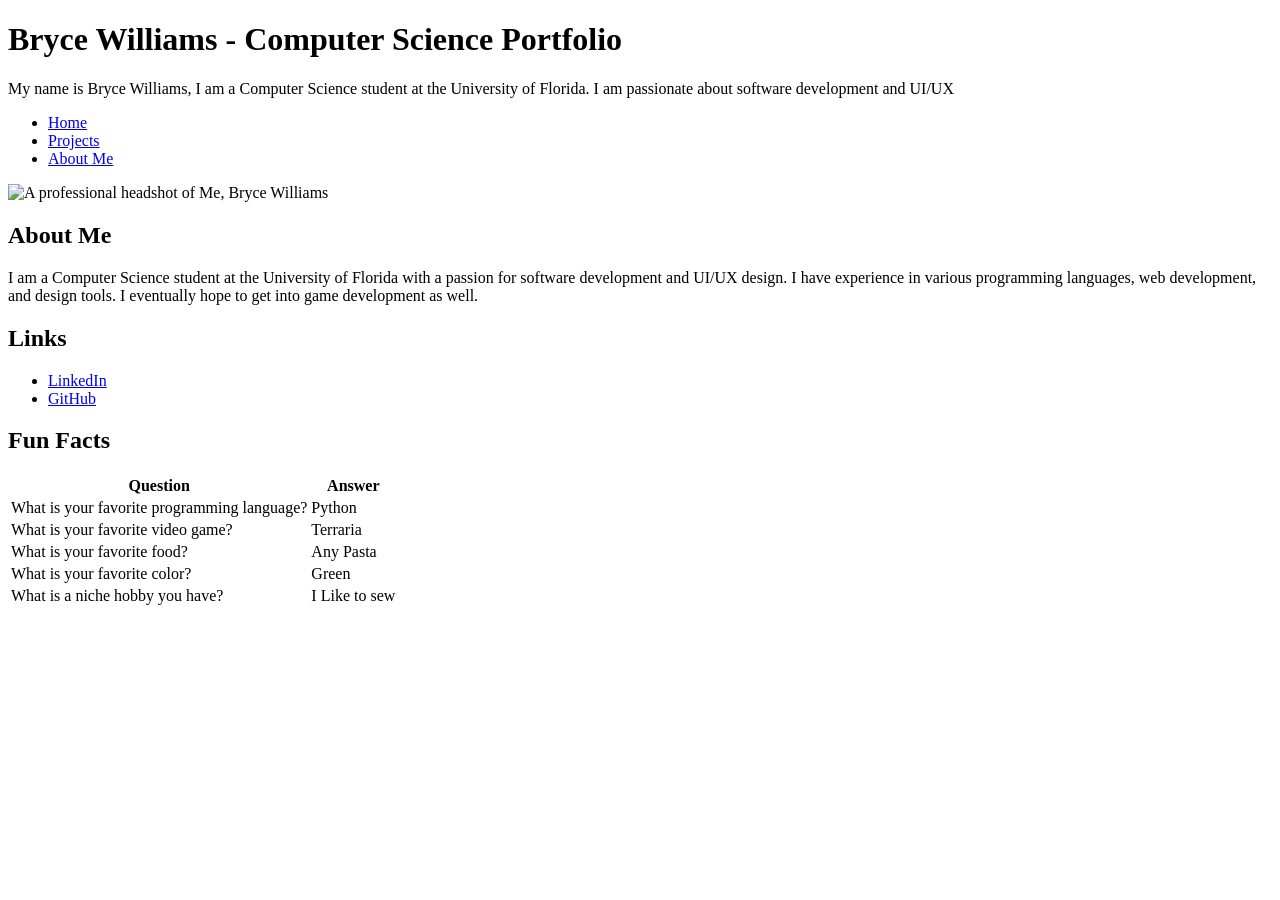
==== about.html @ 2b18f244 "Imported Module 1" ====
<!DOCTYPE html>
<html lang="en">
<head>
    <meta charset="UTF-8">
    <meta name="viewport" content="width=device-width, initial-scale=1.0">
    <title>About Me</title>
</head>

<body>
    <header>
        <h1 class="Main Header">Bryce Williams - Computer Science Portfolio</h1>
        <p>My name is Bryce Williams, I am a Computer Science student at the University of Florida. I am passionate about software development and UI/UX</p>
        
        <nav>
            <ul>
                <li><a href="index.html">Home</a></li>
                <li><a href="projects.html">Projects</a></li>
                <li><a href="about.html">About Me</a></li>
            </ul>
        </nav>
    </header>
    <article>
        <img src="assets/Profile_Picture.jpeg" alt="A professional headshot of Me, Bryce Williams" width="300" height="300">
        <h2>About Me</h2>
        <p>I am a Computer Science student at the University of Florida with a passion for software development and UI/UX design. I have experience in various programming languages, web development, and design tools. I eventually hope to get into game development as well.</p>
        <h2>Links</h2>
        <ul>
            <li><a href="https://www.linkedin.com/in/1brycewilliams/" target="_blank">LinkedIn</a></li>
            <li><a href="https://github.com/brycewilliams572" target="_blank">GitHub</a></li>
        </ul>

        <h2>Fun Facts</h2>
        <table>
            <tr>
                <th>Question</th>
                <th>Answer</th>
            </tr>
            <tr>
                <td>What is your favorite programming language?</td>
                <td>Python</td>
            </tr>
            <tr>
                <td>What is your favorite video game?</td>
                <td>Terraria</td>
            </tr>
            <tr>
                <td>What is your favorite food?</td>
                <td>Any Pasta</td>
            </tr>
            <tr>
                <td>What is your favorite color?</td>
                <td>Green</td>
            </tr>
            <tr>
                <td>What is a niche hobby you have?</td>
                <td>I Like to sew</td>
            </tr>
        </table>
    </article>
</body>
</html>
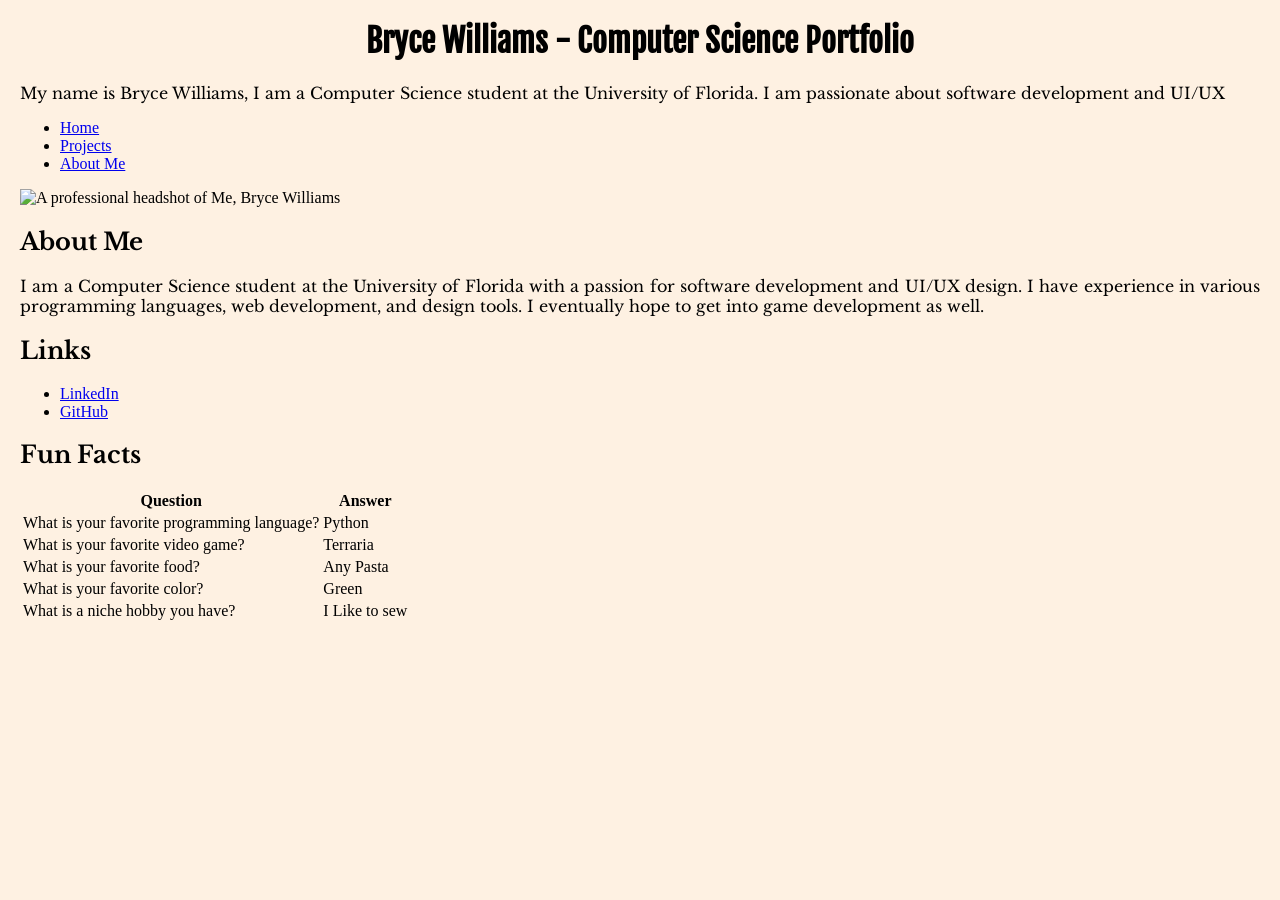
==== commit ad51132b: "CSS Start" ====
--- a/about.html
+++ b/about.html
@@ -18,6 +18,7 @@
                 <li><a href="about.html">About Me</a></li>
             </ul>
         </nav>
+        <link rel="stylesheet" href="style.css">
     </header>
     <article>
         <img src="assets/Profile_Picture.jpeg" alt="A professional headshot of Me, Bryce Williams" width="300" height="300">
--- a/style.css
+++ b/style.css
@@ -0,0 +1,40 @@
+@font-face {
+    font-family: 'Fjalla One';
+    src: url('assets/fonts/FjallaOne-Regular.ttf') format('truetype');
+}
+
+@font-face {
+    font-family: 'Libre Baskerville';
+    src: url('assets/fonts/LibreBaskerville-VariableFont_wght.ttf') format('truetype');
+}
+
+body{
+    background-color: rgb(254, 241, 226);
+    margin-left: 20px;
+    margin-right: 20px;
+}
+
+h1{
+    color: rgb(0, 0, 0);
+    font-family: 'Fjalla One', sans-serif;
+    text-align: center;
+}
+
+h2{
+    color: rgb(0, 0, 0);
+    font-family: 'Libre Baskerville', serif;
+    font-weight: bold;
+}
+
+h3{
+    color: rgb(0, 0, 0);
+    font-family: 'Libre Baskerville', serif;
+    font-weight: bold;
+}
+
+p{
+    color: rgb(0, 0, 0);
+    font-family: 'Libre Baskerville', serif;
+    text-align: justify;
+}
+
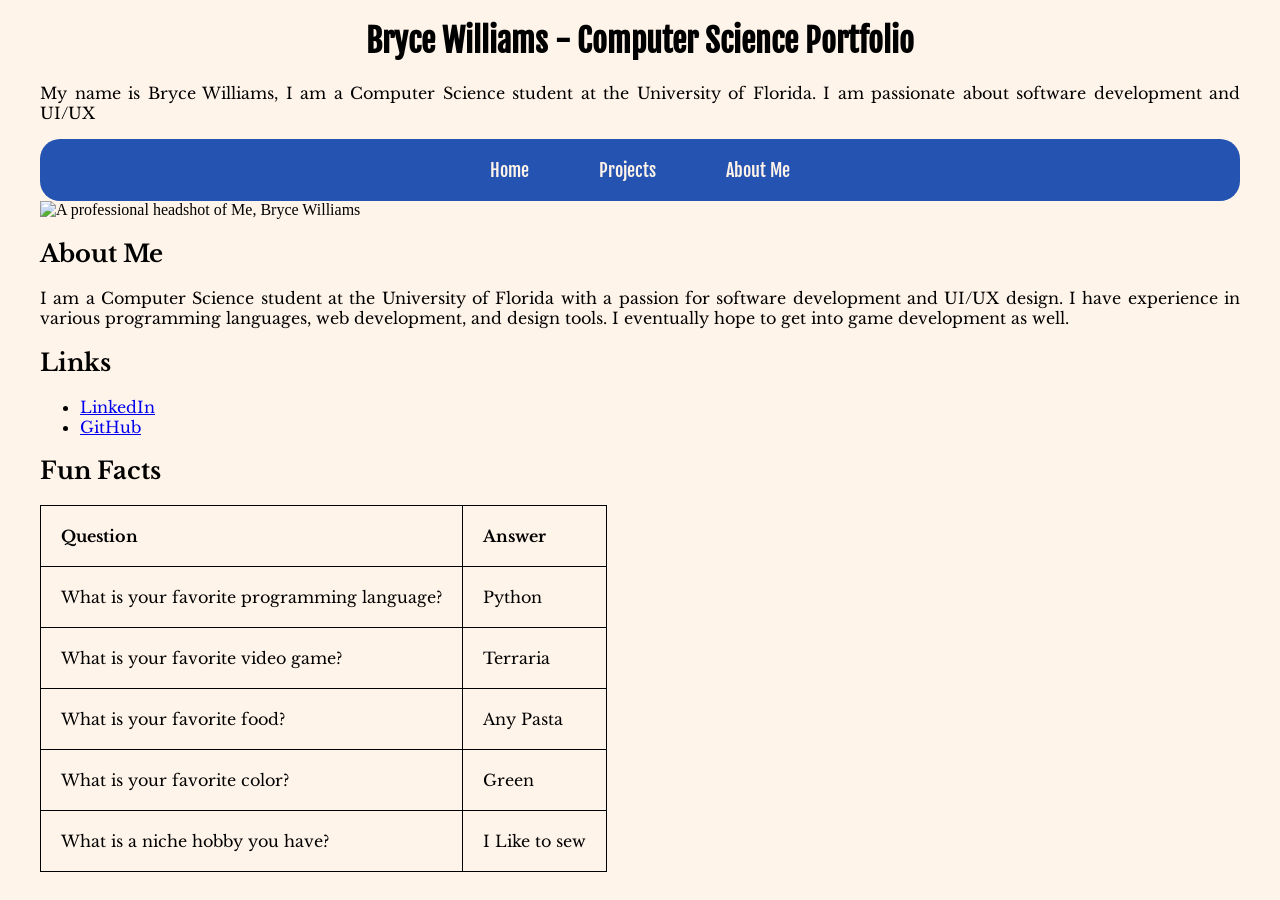
==== commit 32e4cb6c: "nav bar" ====
--- a/about.html
+++ b/about.html
@@ -11,8 +11,8 @@
         <h1 class="Main Header">Bryce Williams - Computer Science Portfolio</h1>
         <p>My name is Bryce Williams, I am a Computer Science student at the University of Florida. I am passionate about software development and UI/UX</p>
         
-        <nav>
-            <ul>
+        <nav class = "navbar">
+            <ul class = "nav-links">
                 <li><a href="index.html">Home</a></li>
                 <li><a href="projects.html">Projects</a></li>
                 <li><a href="about.html">About Me</a></li>
--- a/style.css
+++ b/style.css
@@ -9,9 +9,9 @@
 }
 
 body{
-    background-color: rgb(254, 241, 226);
-    margin-left: 20px;
-    margin-right: 20px;
+    background-color: rgb(255, 244, 233);
+    margin-left: 40px;
+    margin-right: 40px;
 }
 
 h1{
@@ -38,3 +38,49 @@
     text-align: justify;
 }
 
+ul{
+    color: rgb(0, 0, 0);
+    font-family: 'Libre Baskerville', serif;
+    text-align: justify;
+    font-size: 16px;
+}
+
+table, th, td {
+    border: 1px solid black;
+    border-collapse: collapse;
+    font-family: 'Libre Baskerville', serif;
+    text-align: left;
+    padding: 20px;
+    font-size: 16px;
+}
+
+.nav-links {
+    display: flex;
+    justify-content: center;
+    list-style: none;
+    background-color: #2453b1;
+    padding: 20px;
+    justify-content: center;
+    gap: 30px;
+    margin: 0;
+    border-radius: 20px;
+}
+
+.nav-links li a {
+    color: rgb(255, 244, 233);
+    text-decoration: none;
+    font-family: 'Fjalla One', sans-serif;
+    font-size: 18px;
+    padding: 10px 20px;
+}
+
+.nav-links li a:hover {
+    background-color: #1a3d8f;
+    border-radius: 10px;
+}
+
+.nav-links li a:active {
+    background-color: #1a3d8f;
+    border-radius: 10px;
+}
+
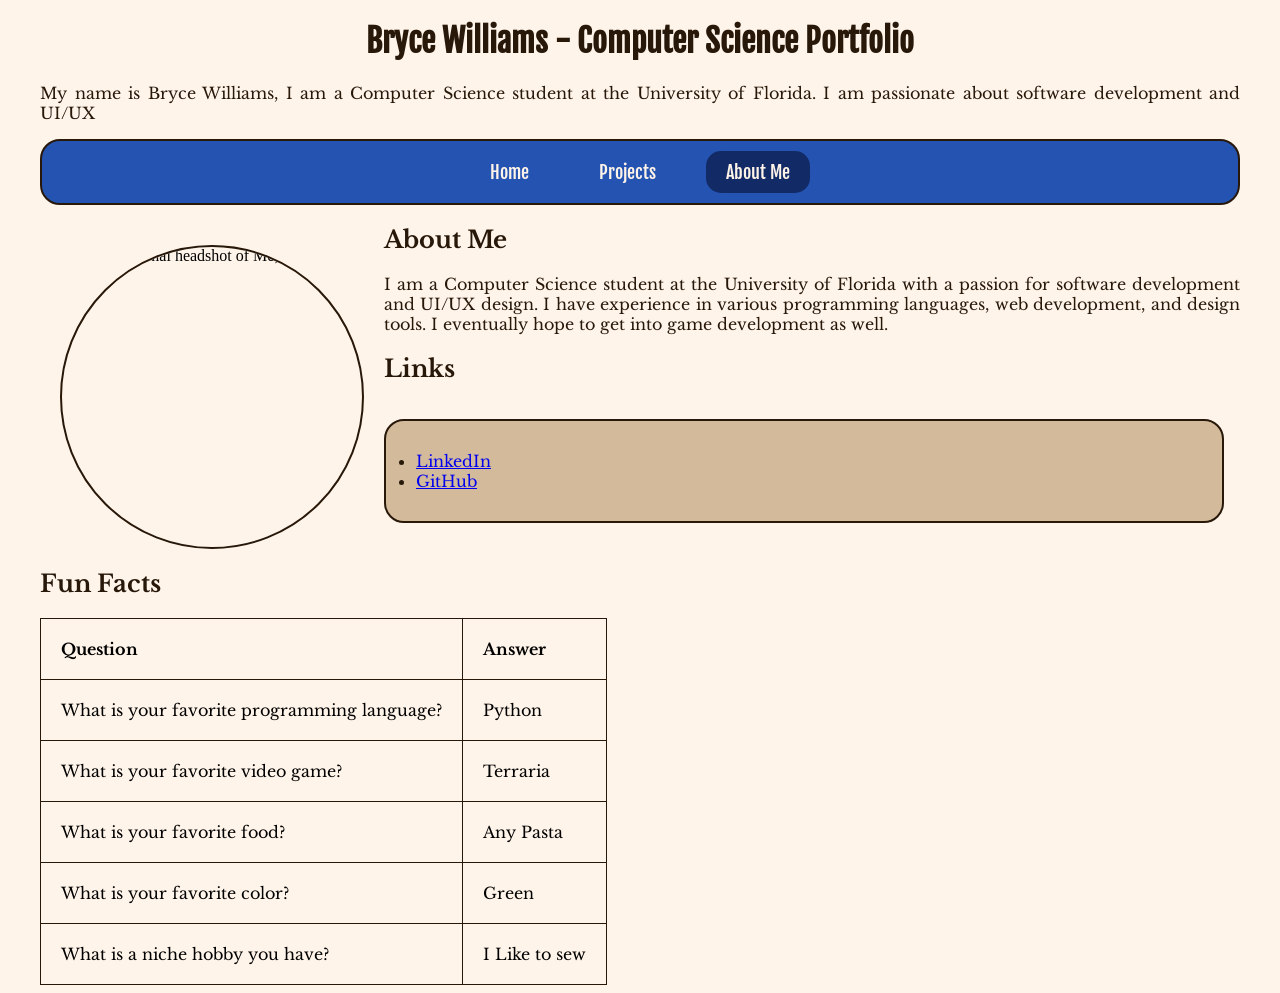
==== commit 9b24f876: "updated layout" ====
--- a/about.html
+++ b/about.html
@@ -15,22 +15,23 @@
             <ul class = "nav-links">
                 <li><a href="index.html">Home</a></li>
                 <li><a href="projects.html">Projects</a></li>
-                <li><a href="about.html">About Me</a></li>
+                <li><a href="about.html" class="current">About Me</a></li>
             </ul>
         </nav>
         <link rel="stylesheet" href="style.css">
+        <link rel="stylesheet" href="about.css">
     </header>
     <article>
-        <img src="assets/Profile_Picture.jpeg" alt="A professional headshot of Me, Bryce Williams" width="300" height="300">
+        <img src="assets/Profile_Picture.jpeg" alt="A professional headshot of Me, Bryce Williams" width="300" height="300" class="profile_photo">
         <h2>About Me</h2>
         <p>I am a Computer Science student at the University of Florida with a passion for software development and UI/UX design. I have experience in various programming languages, web development, and design tools. I eventually hope to get into game development as well.</p>
         <h2>Links</h2>
-        <ul>
+        <ul class="aboutme_links">
             <li><a href="https://www.linkedin.com/in/1brycewilliams/" target="_blank">LinkedIn</a></li>
             <li><a href="https://github.com/brycewilliams572" target="_blank">GitHub</a></li>
         </ul>
 
-        <h2>Fun Facts</h2>
+        <h2 class = "fun-facts-header">Fun Facts</h2>
         <table>
             <tr>
                 <th>Question</th>
--- a/style.css
+++ b/style.css
@@ -15,38 +15,43 @@
 }
 
 h1{
-    color: rgb(0, 0, 0);
+    color: #27180A;
     font-family: 'Fjalla One', sans-serif;
     text-align: center;
 }
 
 h2{
-    color: rgb(0, 0, 0);
+    color: #27180A;
     font-family: 'Libre Baskerville', serif;
     font-weight: bold;
 }
 
 h3{
-    color: rgb(0, 0, 0);
+    color: #27180A;
     font-family: 'Libre Baskerville', serif;
     font-weight: bold;
 }
 
 p{
-    color: rgb(0, 0, 0);
+    color: #27180A;
     font-family: 'Libre Baskerville', serif;
     text-align: justify;
 }
 
-ul{
-    color: rgb(0, 0, 0);
+ul{ 
+
+    color: #27180A;
     font-family: 'Libre Baskerville', serif;
     text-align: justify;
     font-size: 16px;
+    background-color: rgb(210, 186, 154);
+    border: 2px solid #27180A;
+    border-radius: 20px;
+    padding: 30px ;
 }
 
 table, th, td {
-    border: 1px solid black;
+    border: 1px solid #27180A;
     border-collapse: collapse;
     font-family: 'Libre Baskerville', serif;
     text-align: left;
@@ -66,6 +71,12 @@
     border-radius: 20px;
 }
 
+.nav-links li a.current {
+    background-color: #122b67;
+    border-radius: 15px;
+    padding: 10px 20px;
+}
+
 .nav-links li a {
     color: rgb(255, 244, 233);
     text-decoration: none;
@@ -76,11 +87,11 @@
 
 .nav-links li a:hover {
     background-color: #1a3d8f;
-    border-radius: 10px;
+    border-radius: 15px;
 }
 
 .nav-links li a:active {
-    background-color: #1a3d8f;
-    border-radius: 10px;
+    background-color: #122b67;
+    border-radius: 15px;
 }
 
--- a/about.css
+++ b/about.css
@@ -0,0 +1,20 @@
+ul.aboutme_links{
+    float:left;
+    margin-left: 0px;
+    width: calc(100% - 360px);
+    box-sizing: border-box;
+}
+
+.fun-facts-header{
+    clear: both;
+}
+
+.profile_photo {
+    display: block;
+    margin: 20px;
+    margin-left: 0 px;
+    border-radius: 50%;
+    float: left;
+    border: 2px solid #27180A;
+}
+
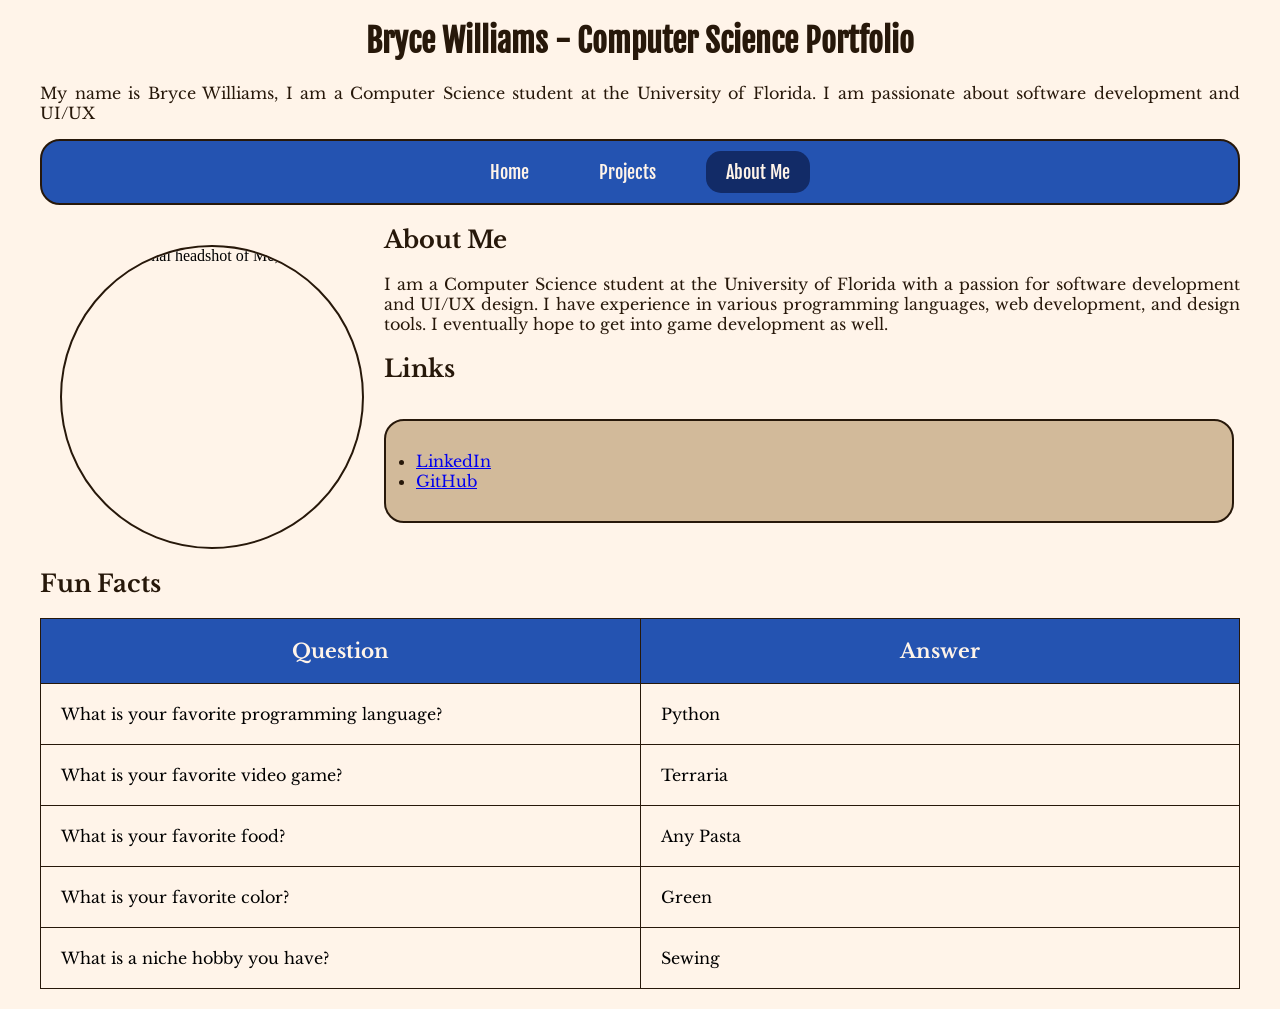
==== commit cc28ede6: "Modified About Me" ====
--- a/about.html
+++ b/about.html
@@ -22,42 +22,44 @@
         <link rel="stylesheet" href="about.css">
     </header>
     <article>
-        <img src="assets/Profile_Picture.jpeg" alt="A professional headshot of Me, Bryce Williams" width="300" height="300" class="profile_photo">
-        <h2>About Me</h2>
-        <p>I am a Computer Science student at the University of Florida with a passion for software development and UI/UX design. I have experience in various programming languages, web development, and design tools. I eventually hope to get into game development as well.</p>
-        <h2>Links</h2>
-        <ul class="aboutme_links">
-            <li><a href="https://www.linkedin.com/in/1brycewilliams/" target="_blank">LinkedIn</a></li>
-            <li><a href="https://github.com/brycewilliams572" target="_blank">GitHub</a></li>
-        </ul>
+        <div class="aboutme_container">
+            <img src="assets/Profile_Picture.jpeg" alt="A professional headshot of Me, Bryce Williams" width="300" height="300" class="profile_photo">
+            <h2>About Me</h2>
+            <p>I am a Computer Science student at the University of Florida with a passion for software development and UI/UX design. I have experience in various programming languages, web development, and design tools. I eventually hope to get into game development as well.</p>
+            <h2>Links</h2>
+            <ul class="aboutme_links">
+                <li><a href="https://www.linkedin.com/in/1brycewilliams/" target="_blank">LinkedIn</a></li>
+                <li><a href="https://github.com/brycewilliams572" target="_blank">GitHub</a></li>
+            </ul>
 
-        <h2 class = "fun-facts-header">Fun Facts</h2>
-        <table>
-            <tr>
-                <th>Question</th>
-                <th>Answer</th>
-            </tr>
-            <tr>
-                <td>What is your favorite programming language?</td>
-                <td>Python</td>
-            </tr>
-            <tr>
-                <td>What is your favorite video game?</td>
-                <td>Terraria</td>
-            </tr>
-            <tr>
-                <td>What is your favorite food?</td>
-                <td>Any Pasta</td>
-            </tr>
-            <tr>
-                <td>What is your favorite color?</td>
-                <td>Green</td>
-            </tr>
-            <tr>
-                <td>What is a niche hobby you have?</td>
-                <td>I Like to sew</td>
-            </tr>
-        </table>
+            <h2 class = "fun-facts-header">Fun Facts</h2>
+            <table>
+                <tr>
+                    <th>Question</th>
+                    <th>Answer</th>
+                </tr>
+                <tr>
+                    <td>What is your favorite programming language?</td>
+                    <td>Python</td>
+                </tr>
+                <tr>
+                    <td>What is your favorite video game?</td>
+                    <td>Terraria</td>
+                </tr>
+                <tr>
+                    <td>What is your favorite food?</td>
+                    <td>Any Pasta</td>
+                </tr>
+                <tr>
+                    <td>What is your favorite color?</td>
+                    <td>Green</td>
+                </tr>
+                <tr>
+                    <td>What is a niche hobby you have?</td>
+                    <td>Sewing</td>
+                </tr>
+            </table>
+        </div>
     </article>
 </body>
 </html>
--- a/style.css
+++ b/style.css
@@ -50,13 +50,29 @@
     padding: 30px ;
 }
 
-table, th, td {
+table{
+    border-collapse: collapse;
+    table-layout: fixed;
+    margin: 20px 0;
+    width: 100%;
+}
+
+th, td{
     border: 1px solid #27180A;
-    border-collapse: collapse;
+    padding: 20px;
     font-family: 'Libre Baskerville', serif;
+    width: 50%
+}
+
+th{
+    background-color: #2453b1;
+    color: rgb(255, 244, 233);
+    font-size: 20px;
+}
+
+td{
     text-align: left;
-    padding: 20px;
-    font-size: 16px;
+        font-size: 16px;
 }
 
 .nav-links {
--- a/about.css
+++ b/about.css
@@ -1,7 +1,8 @@
 ul.aboutme_links{
     float:left;
     margin-left: 0px;
-    width: calc(100% - 360px);
+    margin-right: 0px;
+    width: calc(100% - 350px);
     box-sizing: border-box;
 }
 
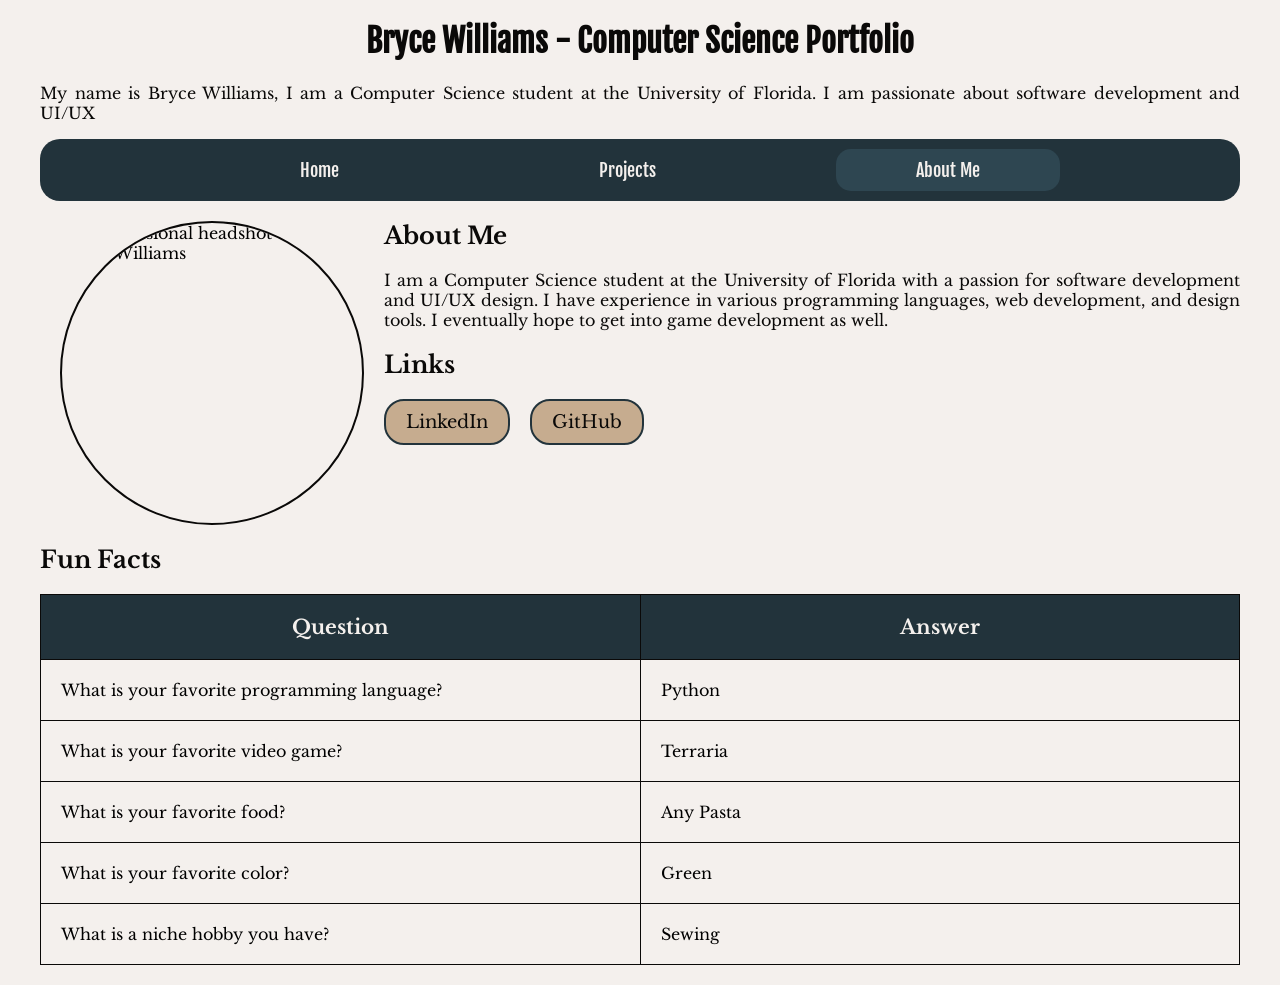
==== commit c667cd3d: "Added Media, Changed Shaping From Projects Page" ====
--- a/about.html
+++ b/about.html
@@ -24,6 +24,7 @@
     <article>
         <div class="aboutme_container">
             <img src="assets/Profile_Picture.jpeg" alt="A professional headshot of Me, Bryce Williams" width="300" height="300" class="profile_photo">
+            
             <h2>About Me</h2>
             <p>I am a Computer Science student at the University of Florida with a passion for software development and UI/UX design. I have experience in various programming languages, web development, and design tools. I eventually hope to get into game development as well.</p>
             <h2>Links</h2>
--- a/style.css
+++ b/style.css
@@ -1,3 +1,18 @@
+:root {
+    /* --primary-color: #2453b1;
+    --dark-primary-color: #122b67;
+    --background-color: rgb(255, 244, 233);
+    --text-color: #27180A;
+    --highlight-color: rgb(210, 186, 154); */
+
+    --primary-color: #22333b;
+    --light-primary-color: #2e4651;
+    --background-color: #f4f0ed;
+    --text-color: #0a0908;
+    --highlight-color: #c6ac8f;
+}
+
+
 @font-face {
     font-family: 'Fjalla One';
     src: url('assets/fonts/FjallaOne-Regular.ttf') format('truetype');
@@ -9,46 +24,47 @@
 }
 
 body{
-    background-color: rgb(255, 244, 233);
+    background-color: var(--background-color);
     margin-left: 40px;
     margin-right: 40px;
+    font-family: 'Libre Baskerville', serif;
 }
 
 h1{
-    color: #27180A;
+    color: var(--text-color);
     font-family: 'Fjalla One', sans-serif;
     text-align: center;
 }
 
 h2{
-    color: #27180A;
+    color: var(--text-color);
     font-family: 'Libre Baskerville', serif;
     font-weight: bold;
 }
 
 h3{
-    color: #27180A;
+    color: var(--text-color);
     font-family: 'Libre Baskerville', serif;
     font-weight: bold;
 }
 
 p{
-    color: #27180A;
+    color: var(--text-color);
     font-family: 'Libre Baskerville', serif;
     text-align: justify;
 }
 
-ul{ 
+/* ul{ 
 
-    color: #27180A;
+    color: var(--text-color);
     font-family: 'Libre Baskerville', serif;
     text-align: justify;
     font-size: 16px;
-    background-color: rgb(210, 186, 154);
-    border: 2px solid #27180A;
+    background-color: var(--highlight-color);
+    border: 2px solid var(--primary-color);
     border-radius: 20px;
     padding: 30px ;
-}
+} */
 
 table{
     border-collapse: collapse;
@@ -58,15 +74,15 @@
 }
 
 th, td{
-    border: 1px solid #27180A;
+    border: 1px solid var(--text-color);
     padding: 20px;
     font-family: 'Libre Baskerville', serif;
     width: 50%
 }
 
 th{
-    background-color: #2453b1;
-    color: rgb(255, 244, 233);
+    background-color: var(--primary-color);
+    color: var(--background-color);
     font-size: 20px;
 }
 
@@ -79,35 +95,55 @@
     display: flex;
     justify-content: center;
     list-style: none;
-    background-color: #2453b1;
+    background-color: var(--primary-color);
     padding: 20px;
     justify-content: center;
-    gap: 30px;
+    gap: 100px;
     margin: 0;
     border-radius: 20px;
 }
 
 .nav-links li a.current {
-    background-color: #122b67;
+    background-color: var(--light-primary-color);
     border-radius: 15px;
-    padding: 10px 20px;
+    padding: 10px 80px;
 }
 
 .nav-links li a {
-    color: rgb(255, 244, 233);
+    color: var(--background-color);
     text-decoration: none;
     font-family: 'Fjalla One', sans-serif;
     font-size: 18px;
-    padding: 10px 20px;
+    padding: 10px 80px;
 }
 
 .nav-links li a:hover {
-    background-color: #1a3d8f;
+    background-color: var(--light-primary-color);
+    border-radius: 15px;
+    transition: background-color 0.3s, color 0.3s;
+
+}
+
+.nav-links li a:active {
+    background-color: var(--light-primary-color);
     border-radius: 15px;
 }
 
-.nav-links li a:active {
-    background-color: #122b67;
-    border-radius: 15px;
-}
+@media (max-width: 600px) {
+    .nav-links {
+        flex-direction: column; 
+        gap: 10px; 
+        align-items: center; 
+        padding: 15px;
+    }
 
+    .nav-links li {
+        width: 100%; 
+        text-align: center;
+    }
+
+    .nav-links li a {
+        display: block;
+        padding: 12px;
+    }
+}
--- a/about.css
+++ b/about.css
@@ -1,5 +1,6 @@
 ul.aboutme_links{
     float:left;
+    margin-top: 0px;
     margin-left: 0px;
     margin-right: 0px;
     width: calc(100% - 350px);
@@ -13,9 +14,36 @@
 .profile_photo {
     display: block;
     margin: 20px;
+    margin-top: 0px;
     margin-left: 0 px;
     border-radius: 50%;
     float: left;
-    border: 2px solid #27180A;
+    border: 2px solid var(--text-color);
 }
 
+.aboutme_links {
+    display: flex;
+    list-style-type: none;
+    padding: 0;
+    margin: 0px;
+    gap: 20px;
+}
+
+.aboutme_links li a {
+    color: var(--text-color);
+    font-family: 'Libre Baskerville', serif;
+    font-size: 18px;
+    padding: 10px 20px;
+    background-color: var(--highlight-color);
+    border: 2px solid var(--primary-color);
+    border-radius: 20px;
+    display: inline-block;
+    margin-bottom: 10px;
+    text-decoration: none;
+}
+
+.aboutme_links li a:hover {
+    background-color: var(--primary-color);
+    color: var(--background-color);
+    transition: background-color 0.3s, color 0.3s;
+}
